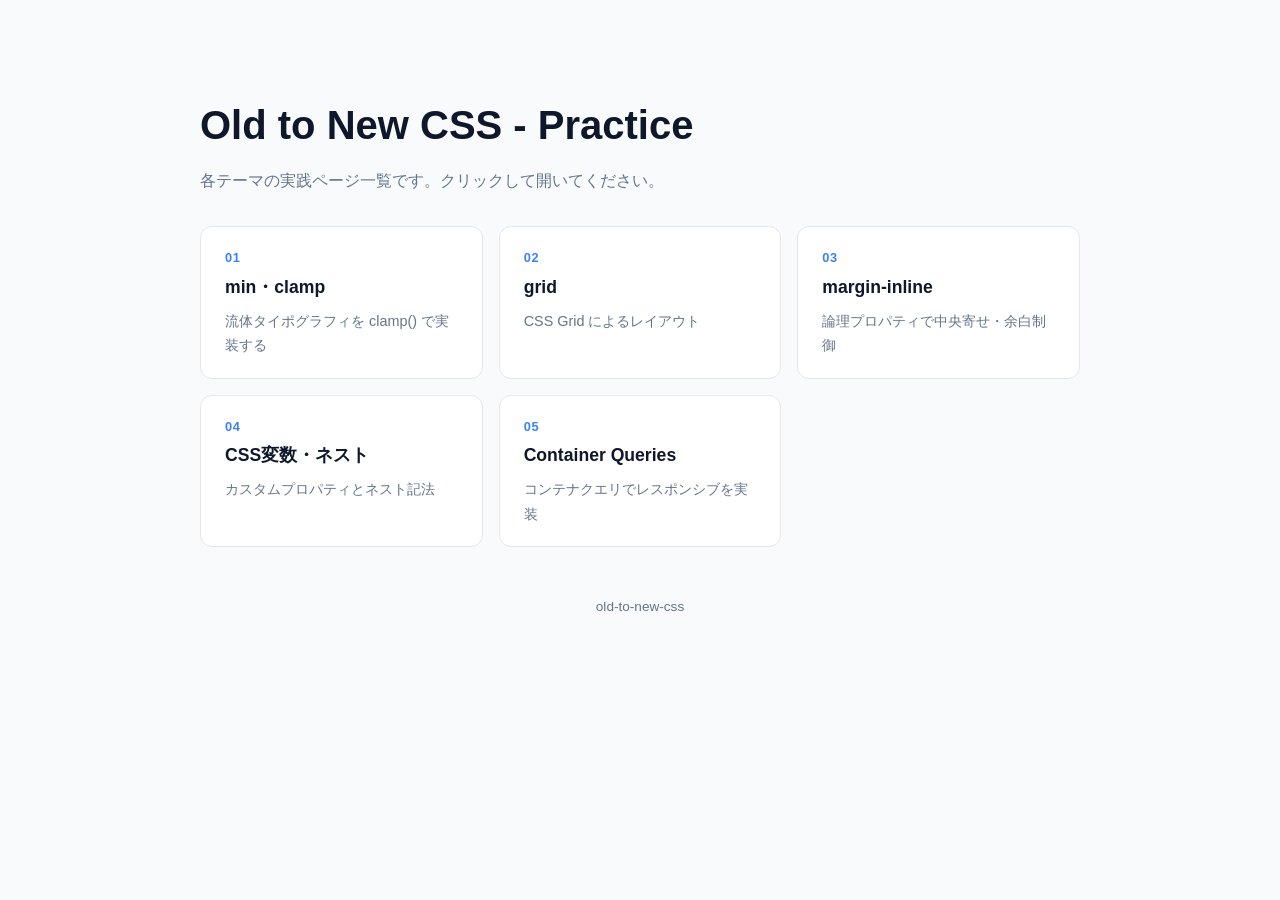
==== index.html @ c304f9ae "indexを追加" ====
<!DOCTYPE html>
<html lang="ja">
<head>
  <meta charset="UTF-8">
  <meta name="viewport" content="width=device-width, initial-scale=1.0">
  <title>Old to New CSS - Practice Index</title>
  <style>
    :root {
      --bg: #f8fafc;
      --fg: #0f172a;
      --muted: #64748b;
      --accent: #3b82f6;
      --card-bg: #ffffff;
      --border: #e2e8f0;
    }

    * { box-sizing: border-box; }

    body {
      font-family: 'Hiragino Sans', 'Noto Sans JP', sans-serif;
      background: var(--bg);
      color: var(--fg);
      margin: 0;
      padding: clamp(24px, 5vw, 64px);
      line-height: 1.7;
    }

    .container {
      max-width: 880px;
      margin-inline: auto;
    }

    h1 {
      font-size: clamp(1.75rem, 1rem + 2.5vw, 2.5rem);
      margin-bottom: 8px;
    }

    .lead {
      color: var(--muted);
      margin-top: 0;
      margin-bottom: 32px;
    }

    .grid {
      display: grid;
      grid-template-columns: repeat(auto-fill, minmax(240px, 1fr));
      gap: 16px;
    }

    .card {
      display: block;
      background: var(--card-bg);
      border: 1px solid var(--border);
      border-radius: 12px;
      padding: 20px 24px;
      text-decoration: none;
      color: inherit;
      transition: transform 0.15s ease, box-shadow 0.15s ease, border-color 0.15s ease;
    }

    .card:hover {
      transform: translateY(-2px);
      box-shadow: 0 8px 24px rgba(15, 23, 42, 0.08);
      border-color: var(--accent);
    }

    .card .num {
      font-size: 0.8rem;
      color: var(--accent);
      font-weight: 700;
      letter-spacing: 0.05em;
    }

    .card h2 {
      font-size: 1.1rem;
      margin: 4px 0 6px;
    }

    .card p {
      margin: 0;
      font-size: 0.9rem;
      color: var(--muted);
    }

    footer {
      margin-top: 48px;
      color: var(--muted);
      font-size: 0.85rem;
      text-align: center;
    }
  </style>
</head>
<body>
  <div class="container">
    <h1>Old to New CSS - Practice</h1>
    <p class="lead">各テーマの実践ページ一覧です。クリックして開いてください。</p>

    <nav class="grid">
      <a class="card" href="practice/01-clamp/index.html">
        <div class="num">01</div>
        <h2>min・clamp</h2>
        <p>流体タイポグラフィを clamp() で実装する</p>
      </a>
      <a class="card" href="practice/02-grid/index.html">
        <div class="num">02</div>
        <h2>grid</h2>
        <p>CSS Grid によるレイアウト</p>
      </a>
      <a class="card" href="practice/03-margin-inline/index.html">
        <div class="num">03</div>
        <h2>margin-inline</h2>
        <p>論理プロパティで中央寄せ・余白制御</p>
      </a>
      <a class="card" href="practice/04-variables/index.html">
        <div class="num">04</div>
        <h2>CSS変数・ネスト</h2>
        <p>カスタムプロパティとネスト記法</p>
      </a>
      <a class="card" href="practice/05-responsive/index.html">
        <div class="num">05</div>
        <h2>Container Queries</h2>
        <p>コンテナクエリでレスポンシブを実装</p>
      </a>
    </nav>

    <footer>old-to-new-css</footer>
  </div>
</body>
</html>
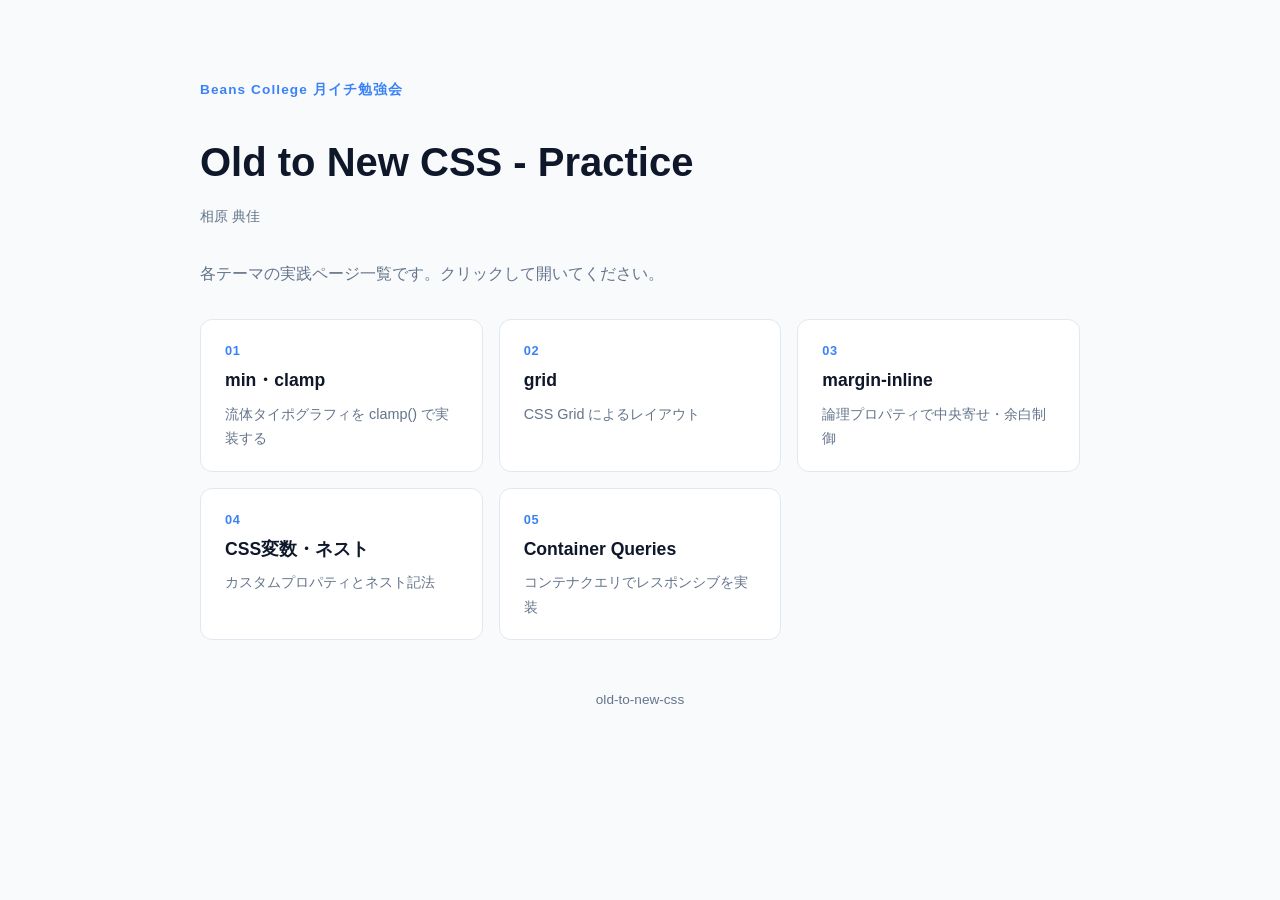
==== commit 344acc87: "index.htmlにイベント情報・著者名を追加 - h1上部に「Beans College 月イチ勉強会」ラベルを追加（.eyebrowスタイル） - h1直下に著者名「相原 典佳」を追加（.aut" ====
--- a/index.html
+++ b/index.html
@@ -82,6 +82,21 @@
       color: var(--muted);
     }
 
+    .eyebrow {
+      font-size: 0.85rem;
+      font-weight: 700;
+      letter-spacing: 0.08em;
+      color: var(--accent);
+      margin-bottom: 8px;
+    }
+
+    .author {
+      color: var(--muted);
+      font-size: 0.9rem;
+      margin-top: 4px;
+      margin-bottom: 32px;
+    }
+
     footer {
       margin-top: 48px;
       color: var(--muted);
@@ -92,7 +107,9 @@
 </head>
 <body>
   <div class="container">
+    <p class="eyebrow">Beans College 月イチ勉強会</p>
     <h1>Old to New CSS - Practice</h1>
+    <p class="author">相原 典佳</p>
     <p class="lead">各テーマの実践ページ一覧です。クリックして開いてください。</p>
 
     <nav class="grid">
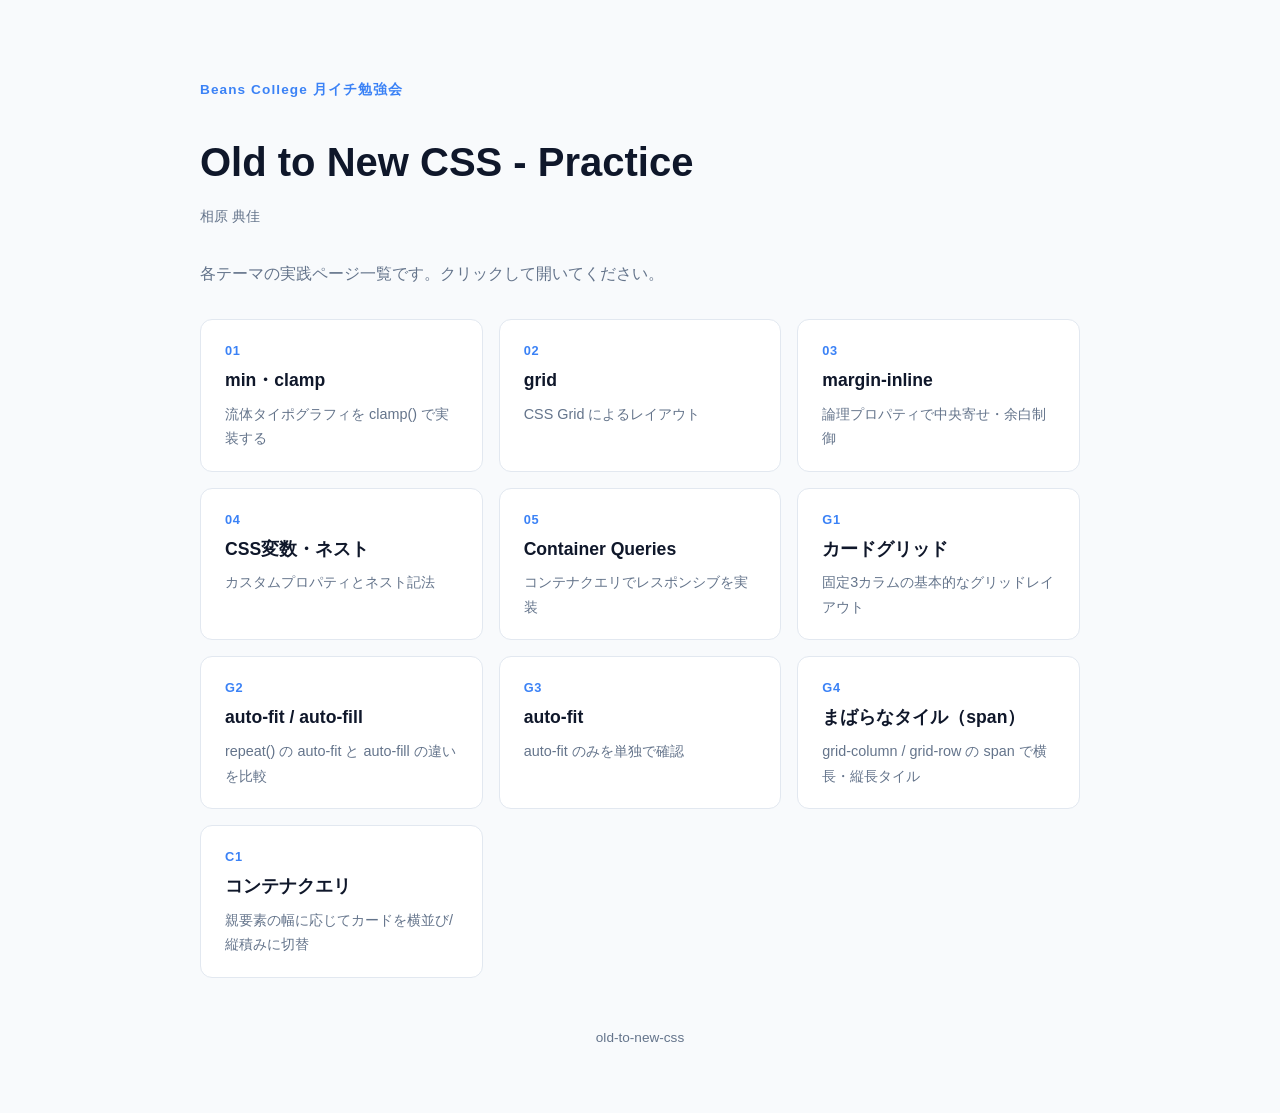
==== commit 6c55d2e0: "グリッドとコンテナクエリのデモページを追加 index.html のカード一覧に grid/ 4種とコンテナクエリのリンクを追加し、 対応するデモページ（HTML/CSS/JS）を新規作成。" ====
--- a/index.html
+++ b/index.html
@@ -138,6 +138,31 @@
         <h2>Container Queries</h2>
         <p>コンテナクエリでレスポンシブを実装</p>
       </a>
+      <a class="card" href="grid/card-grid.html">
+        <div class="num">G1</div>
+        <h2>カードグリッド</h2>
+        <p>固定3カラムの基本的なグリッドレイアウト</p>
+      </a>
+      <a class="card" href="grid/card-grid-autofit-autofill.html">
+        <div class="num">G2</div>
+        <h2>auto-fit / auto-fill</h2>
+        <p>repeat() の auto-fit と auto-fill の違いを比較</p>
+      </a>
+      <a class="card" href="grid/card-grid-autofit.html">
+        <div class="num">G3</div>
+        <h2>auto-fit</h2>
+        <p>auto-fit のみを単独で確認</p>
+      </a>
+      <a class="card" href="grid/card-grid-span.html">
+        <div class="num">G4</div>
+        <h2>まばらなタイル（span）</h2>
+        <p>grid-column / grid-row の span で横長・縦長タイル</p>
+      </a>
+      <a class="card" href="container/card-container-query.html">
+        <div class="num">C1</div>
+        <h2>コンテナクエリ</h2>
+        <p>親要素の幅に応じてカードを横並び/縦積みに切替</p>
+      </a>
     </nav>
 
     <footer>old-to-new-css</footer>
